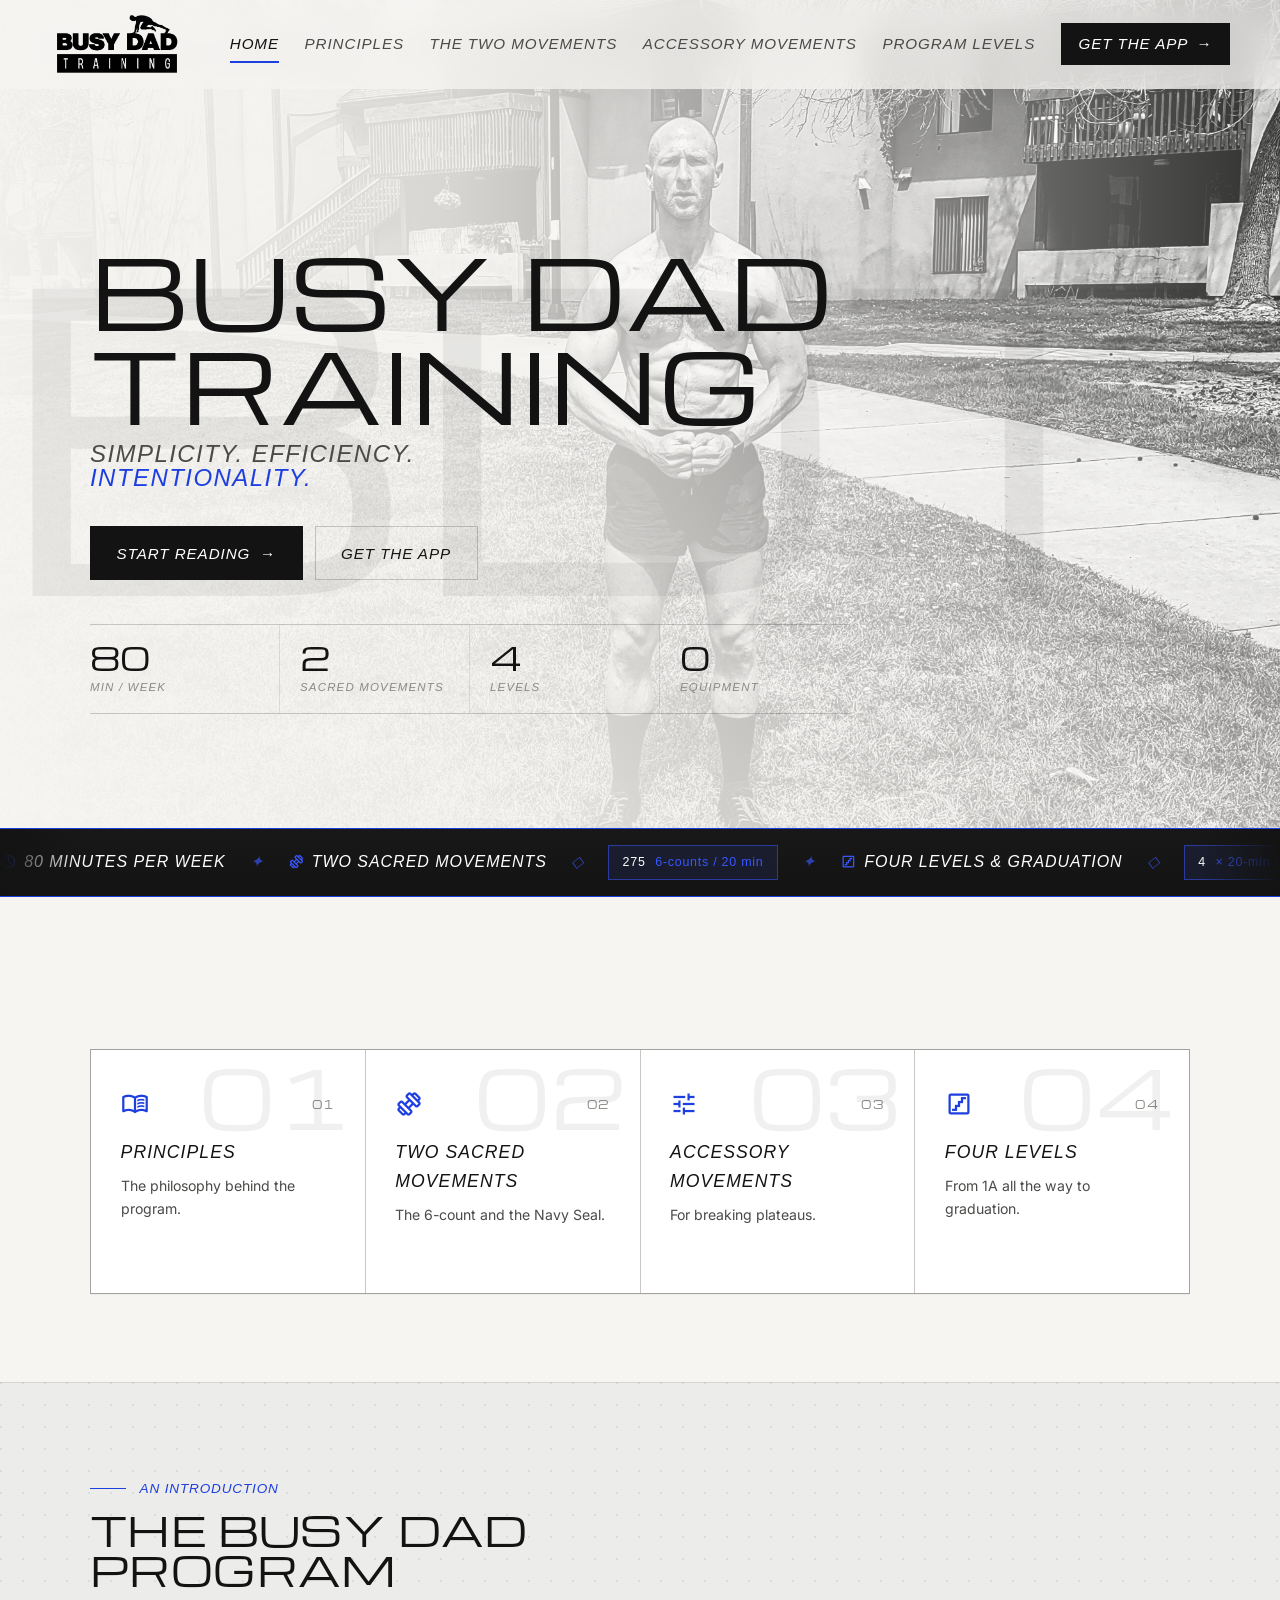
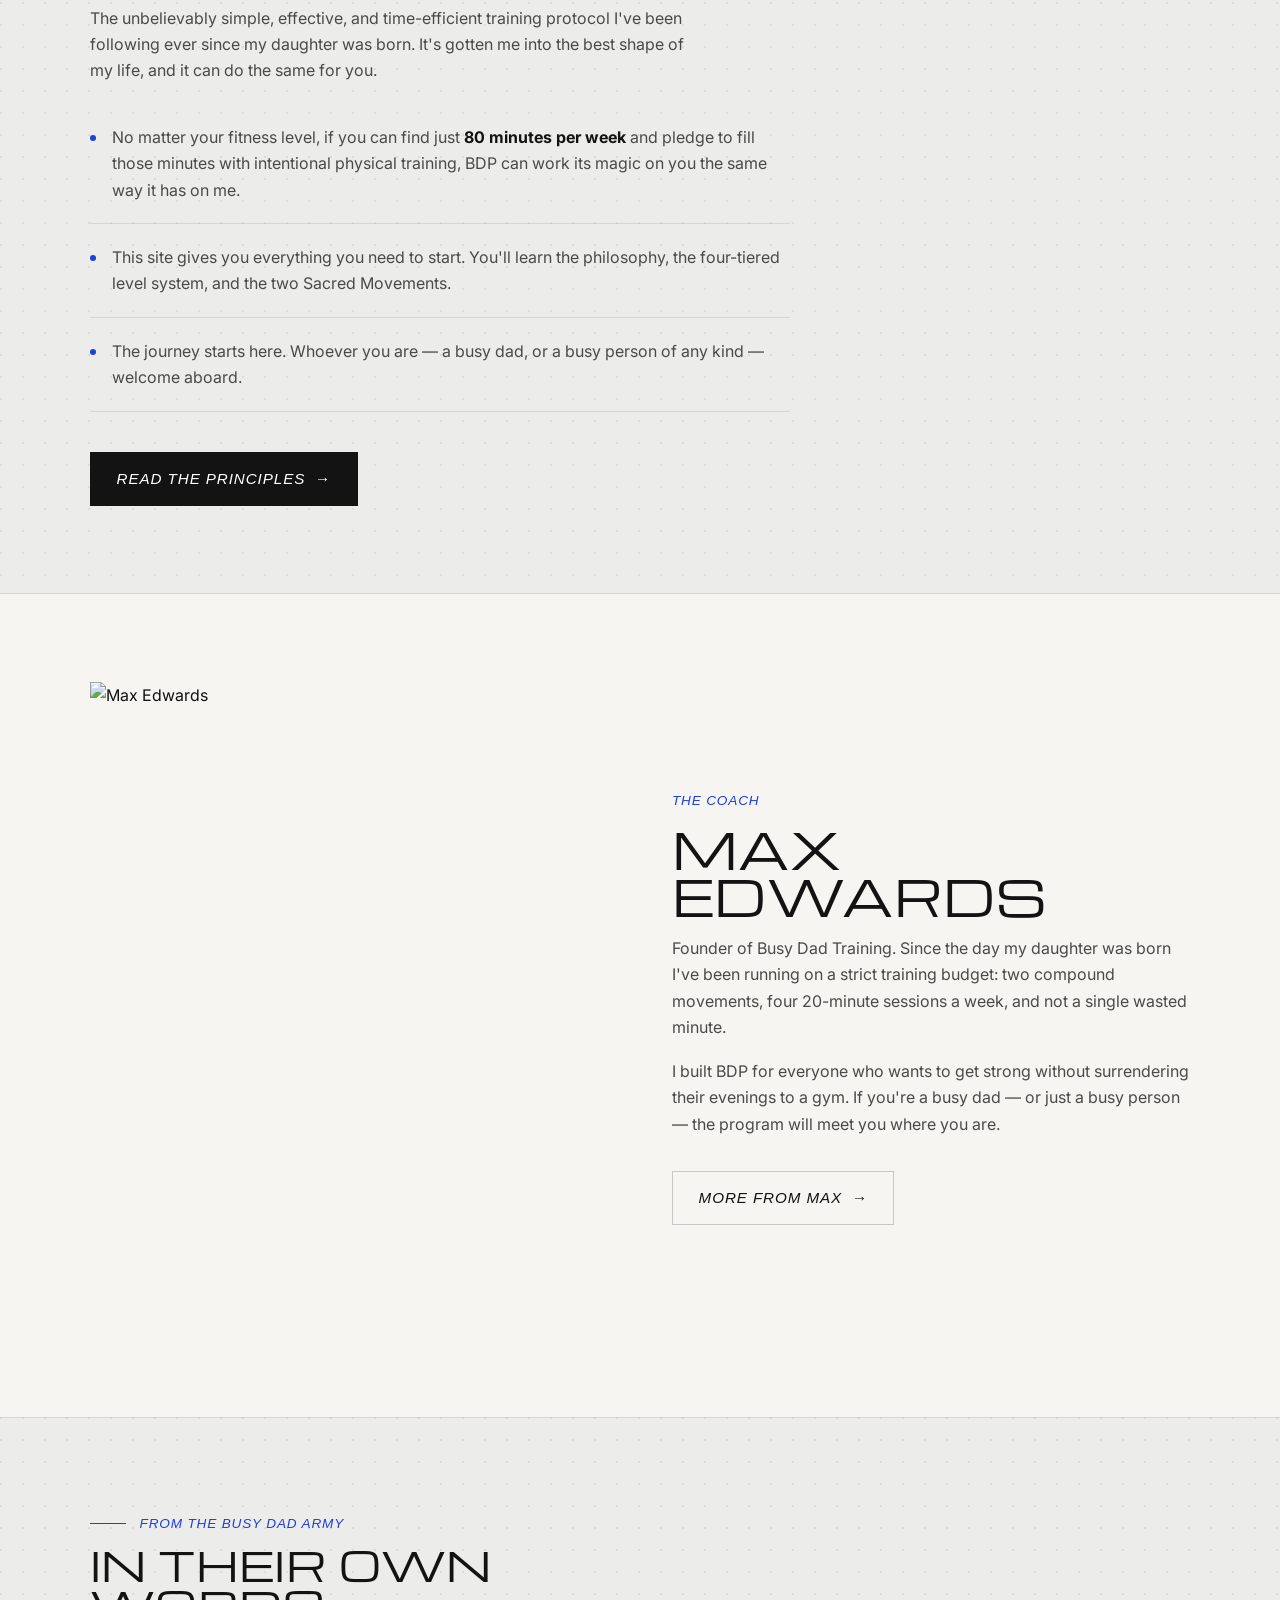
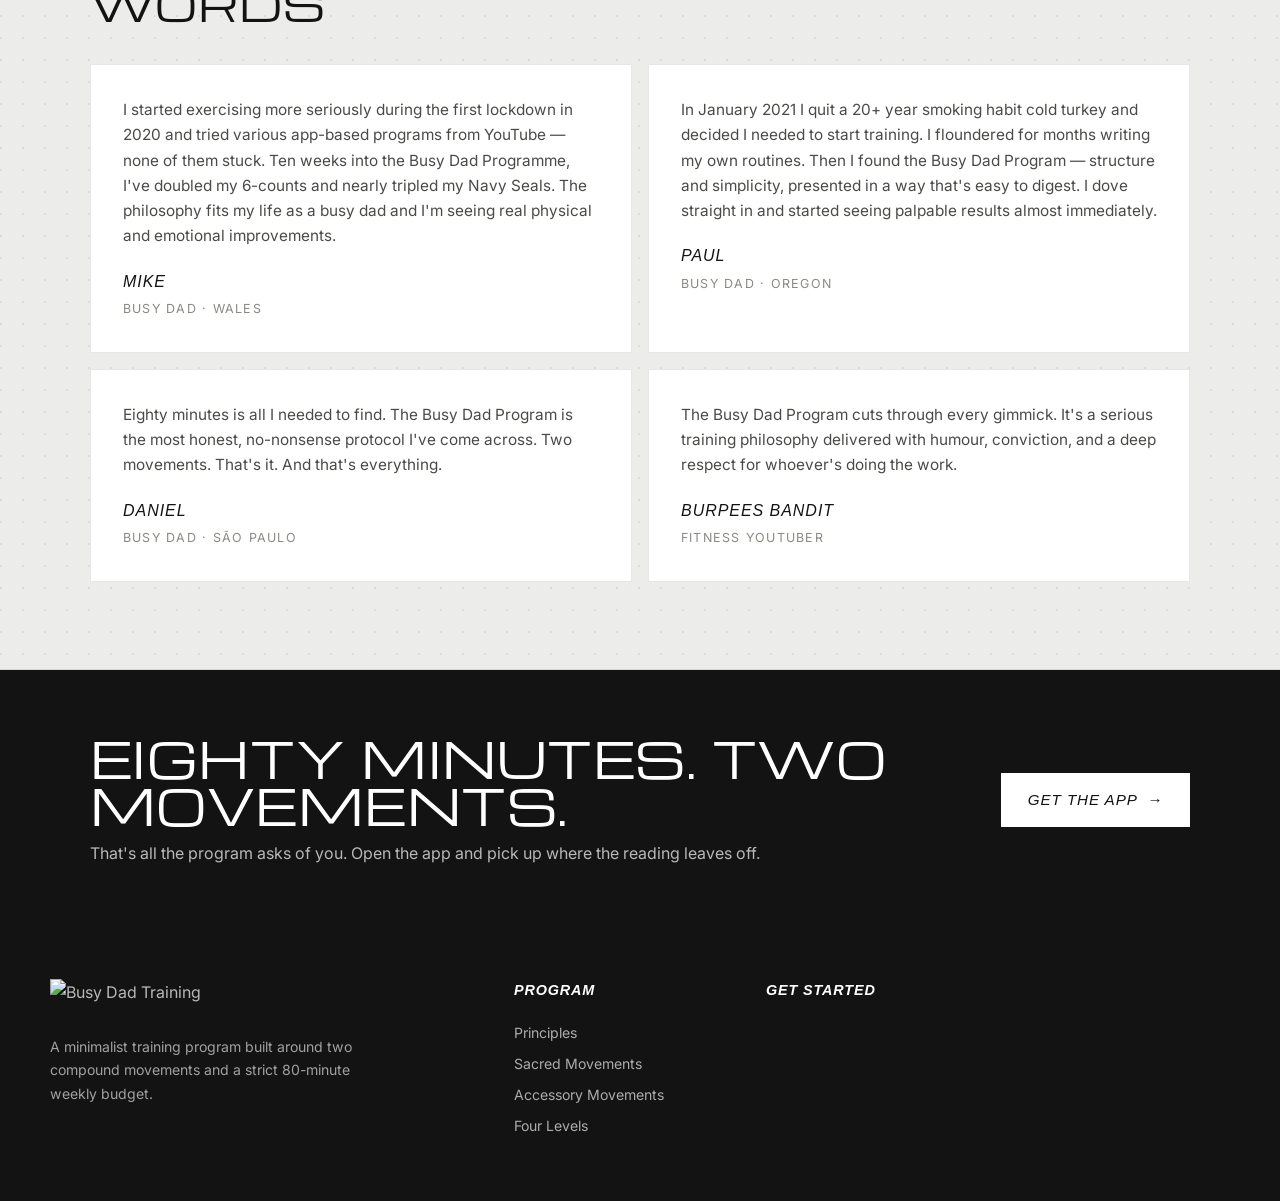
==== index.html @ 0a3cc67f "initial commit" ====
<!DOCTYPE html>
<html lang="en">
<head>
  <meta charset="UTF-8" />
  <meta name="viewport" content="width=device-width, initial-scale=1.0" />
  <title>Busy Dad Training — Simplicity. Efficiency. Intentionality.</title>
  <meta name="description" content="A minimalist training program built around two compound movements and 80 minutes a week." />
  <link rel="stylesheet" href="css/style.css" />
  <link rel="stylesheet" href="https://fonts.googleapis.com/css2?family=Material+Symbols+Outlined:opsz,wght,FILL,GRAD@24,400,0,0" />
  <link rel="icon" type="image/png" href="images/logo/Black Logo - Max Only.png" />
</head>
<body>

  <!-- HEADER -->
  <header class="site-header">
    <a class="site-logo" href="index.html">
      <img src="images/logo/black-small-no-padding.png" alt="Busy Dad Training" />
    </a>
    <button class="menu-toggle" aria-label="Toggle menu"><span></span></button>
    <nav class="nav">
      <a href="index.html" class="active">Home</a>
      <a href="principles.html">Principles</a>
      <a href="two-sacred-movements.html">The Two Movements</a>
      <a href="accessory-movements.html">Accessory Movements</a>
      <a href="four-levels.html">Program Levels</a>
      <a href="https://app.busydadtraining.com/" class="nav-cta">Get the App <span class="arrow">→</span></a>
    </nav>
  </header>

  <!-- HERO -->
  <section class="hero">
    <div class="hero__media">
      <img src="images/bw 1.png" alt="" aria-hidden="true" />
    </div>
    <div class="hero__watermark" aria-hidden="true"><span>BDT</span></div>
    <div class="container hero__inner">
      <h1 class="font-display hero__title">Busy Dad<br>Training</h1>
      <p class="font-impact hero__sub">Simplicity. Efficiency. <span>Intentionality.</span></p>
      <div class="flex-row">
        <a href="principles.html" class="btn btn--primary">Start Reading <span class="arrow">→</span></a>
        <a href="https://app.busydadtraining.com/" class="btn btn--ghost">Get the App</a>
      </div>
      <div class="hero__stats" aria-hidden="true">
        <div>
          <span class="hero__stats__num">80</span>
          <span class="hero__stats__lbl">Min / Week</span>
        </div>
        <div>
          <span class="hero__stats__num">2</span>
          <span class="hero__stats__lbl">Sacred Movements</span>
        </div>
        <div>
          <span class="hero__stats__num">4</span>
          <span class="hero__stats__lbl">Levels</span>
        </div>
        <div>
          <span class="hero__stats__num">0</span>
          <span class="hero__stats__lbl">Equipment</span>
        </div>
      </div>
    </div>
  </section>

  <!-- ACCENT STRIP -->
  <div class="strip" aria-hidden="true">
    <div class="strip__track">
      <div class="strip__inner">
        <span><span class="strip__icon material-symbols-outlined">schedule</span>80 minutes per week</span><span class="strip__sep">✦</span>
        <span><span class="strip__icon material-symbols-outlined">exercise</span>Two Sacred Movements</span><span class="strip__sep">◇</span>
        <span class="strip__num"><strong>275</strong> 6-counts / 20 min</span><span class="strip__sep">✦</span>
        <span><span class="strip__icon material-symbols-outlined">stairs</span>Four levels &amp; graduation</span><span class="strip__sep">◇</span>
        <span class="strip__num"><strong>4</strong> × 20-min sessions / week</span><span class="strip__sep">✦</span>
        <span>The military burpee</span><span class="strip__sep">◇</span>
        <span class="strip__num"><strong>120</strong> Navy Seals / 20 min</span><span class="strip__sep">✦</span>
        <span><span class="strip__icon material-symbols-outlined">accessibility_new</span>Bodyweight only</span><span class="strip__sep">◇</span>
        <span>Level 1A → Level 4</span><span class="strip__sep">✦</span>
        <span class="strip__num"><strong>325 / 150</strong> to graduate</span><span class="strip__sep">◇</span>
      </div>
      <div class="strip__inner" aria-hidden="true">
        <span><span class="strip__icon material-symbols-outlined">schedule</span>80 minutes per week</span><span class="strip__sep">✦</span>
        <span><span class="strip__icon material-symbols-outlined">exercise</span>Two Sacred Movements</span><span class="strip__sep">◇</span>
        <span class="strip__num"><strong>275</strong> 6-counts / 20 min</span><span class="strip__sep">✦</span>
        <span><span class="strip__icon material-symbols-outlined">stairs</span>Four levels &amp; graduation</span><span class="strip__sep">◇</span>
        <span class="strip__num"><strong>4</strong> × 20-min sessions / week</span><span class="strip__sep">✦</span>
        <span>The military burpee</span><span class="strip__sep">◇</span>
        <span class="strip__num"><strong>120</strong> Navy Seals / 20 min</span><span class="strip__sep">✦</span>
        <span><span class="strip__icon material-symbols-outlined">accessibility_new</span>Bodyweight only</span><span class="strip__sep">◇</span>
        <span>Level 1A → Level 4</span><span class="strip__sep">✦</span>
        <span class="strip__num"><strong>325 / 150</strong> to graduate</span><span class="strip__sep">◇</span>
      </div>
    </div>
  </div>

  <!-- PILLARS -->
  <section class="section">
    <div class="container">
      <div class="pillars reveal">
        <a href="principles.html" class="pillar">
          <span class="pillar__numbg" aria-hidden="true">01</span>
          <div class="pillar__icon">
            <span class="material-symbols-outlined">menu_book</span>
            <span class="pillar__num">01</span>
          </div>
          <div class="pillar__title">Principles</div>
          <div class="pillar__desc">The philosophy behind the program.</div>
          <span class="pillar__chevron material-symbols-outlined" aria-hidden="true">arrow_forward</span>
        </a>
        <a href="two-sacred-movements.html" class="pillar">
          <span class="pillar__numbg" aria-hidden="true">02</span>
          <div class="pillar__icon">
            <span class="material-symbols-outlined">exercise</span>
            <span class="pillar__num">02</span>
          </div>
          <div class="pillar__title">Two Sacred Movements</div>
          <div class="pillar__desc">The 6-count and the Navy Seal.</div>
          <span class="pillar__chevron material-symbols-outlined" aria-hidden="true">arrow_forward</span>
        </a>
        <a href="accessory-movements.html" class="pillar">
          <span class="pillar__numbg" aria-hidden="true">03</span>
          <div class="pillar__icon">
            <span class="material-symbols-outlined">tune</span>
            <span class="pillar__num">03</span>
          </div>
          <div class="pillar__title">Accessory Movements</div>
          <div class="pillar__desc">For breaking plateaus.</div>
          <span class="pillar__chevron material-symbols-outlined" aria-hidden="true">arrow_forward</span>
        </a>
        <a href="four-levels.html" class="pillar">
          <span class="pillar__numbg" aria-hidden="true">04</span>
          <div class="pillar__icon">
            <span class="material-symbols-outlined">stairs</span>
            <span class="pillar__num">04</span>
          </div>
          <div class="pillar__title">Four Levels</div>
          <div class="pillar__desc">From 1A all the way to graduation.</div>
          <span class="pillar__chevron material-symbols-outlined" aria-hidden="true">arrow_forward</span>
        </a>
      </div>
    </div>
  </section>

  <!-- INTRO -->
  <section class="section section--alt" id="intro">
    <div class="container">
      <div class="section-head reveal">
        <span class="eyebrow">An Introduction</span>
        <h2 class="font-display">The Busy Dad Program</h2>
        <p>The unbelievably simple, effective, and time-efficient training protocol I've been following ever since my daughter was born. It's gotten me into the best shape of my life, and it can do the same for you.</p>
      </div>

      <ul class="intro-list reveal">
        <li>
          <div class="bullet"></div>
          <p>No matter your fitness level, if you can find just <strong>80 minutes per week</strong> and pledge to fill those minutes with intentional physical training, BDP can work its magic on you the same way it has on me.</p>
        </li>
        <li>
          <div class="bullet"></div>
          <p>This site gives you everything you need to start. You'll learn the philosophy, the four-tiered level system, and the two Sacred Movements.</p>
        </li>
        <li>
          <div class="bullet"></div>
          <p>The journey starts here. Whoever you are — a busy dad, or a busy person of any kind — welcome aboard.</p>
        </li>
      </ul>

      <div class="mt-3">
        <a href="principles.html" class="btn btn--primary">Read the Principles <span class="arrow">→</span></a>
      </div>
    </div>
  </section>

  <!-- SPLIT — MAX -->
  <section class="section">
    <div class="container">
      <div class="split reveal">
        <div class="split__media">
          <img src="images/max 2.png" alt="Max Edwards" />
        </div>
        <div class="prose">
          <span class="eyebrow">The Coach</span>
          <h2 class="font-display" style="font-size: clamp(1.85rem, 4vw, 3rem); margin: 0.75rem 0 1rem;">Max Edwards</h2>
          <p>Founder of Busy Dad Training. Since the day my daughter was born I've been running on a strict training budget: two compound movements, four 20-minute sessions a week, and not a single wasted minute.</p>
          <p>I built BDP for everyone who wants to get strong without surrendering their evenings to a gym. If you're a busy dad — or just a busy person — the program will meet you where you are.</p>
          <a href="principles.html" class="btn btn--ghost mt-1">More from Max <span class="arrow">→</span></a>
        </div>
      </div>
    </div>
  </section>

  <!-- TESTIMONIALS -->
  <section class="section section--alt">
    <div class="container">
      <div class="section-head reveal">
        <span class="eyebrow">From the Busy Dad Army</span>
        <h2 class="font-display">In Their Own Words</h2>
      </div>

      <div class="testimonials reveal">
        <div class="testimonial">
          <p class="testimonial__text">I started exercising more seriously during the first lockdown in 2020 and tried various app-based programs from YouTube — none of them stuck. Ten weeks into the Busy Dad Programme, I've doubled my 6-counts and nearly tripled my Navy Seals. The philosophy fits my life as a busy dad and I'm seeing real physical and emotional improvements.</p>
          <div class="testimonial__name">Mike</div>
          <div class="testimonial__role">Busy Dad · Wales</div>
        </div>

        <div class="testimonial">
          <p class="testimonial__text">In January 2021 I quit a 20+ year smoking habit cold turkey and decided I needed to start training. I floundered for months writing my own routines. Then I found the Busy Dad Program — structure and simplicity, presented in a way that's easy to digest. I dove straight in and started seeing palpable results almost immediately.</p>
          <div class="testimonial__name">Paul</div>
          <div class="testimonial__role">Busy Dad · Oregon</div>
        </div>

        <div class="testimonial">
          <p class="testimonial__text">Eighty minutes is all I needed to find. The Busy Dad Program is the most honest, no-nonsense protocol I've come across. Two movements. That's it. And that's everything.</p>
          <div class="testimonial__name">Daniel</div>
          <div class="testimonial__role">Busy Dad · São Paulo</div>
        </div>

        <div class="testimonial">
          <p class="testimonial__text">The Busy Dad Program cuts through every gimmick. It's a serious training philosophy delivered with humour, conviction, and a deep respect for whoever's doing the work.</p>
          <div class="testimonial__name">Burpees Bandit</div>
          <div class="testimonial__role">Fitness YouTuber</div>
        </div>
      </div>
    </div>
  </section>

  <!-- CTA -->
  <section class="cta-block">
    <div class="container">
      <div>
        <h2 class="font-display">Eighty minutes. Two movements.</h2>
        <p>That's all the program asks of you. Open the app and pick up where the reading leaves off.</p>
      </div>
      <div class="flex-row">
        <a href="https://app.busydadtraining.com/" class="btn btn--invert">Get the App <span class="arrow">→</span></a>
      </div>
    </div>
  </section>

  <!-- FOOTER -->
  <footer class="site-footer">
    <div class="footer-grid">
      <div class="footer-logo">
        <img src="images/logo/Logo White.png" alt="Busy Dad Training" />
        <p>A minimalist training program built around two compound movements and a strict 80-minute weekly budget.</p>
      </div>
      <div>
        <h4>Program</h4>
        <a href="principles.html">Principles</a>
        <a href="two-sacred-movements.html">Sacred Movements</a>
        <a href="accessory-movements.html">Accessory Movements</a>
        <a href="four-levels.html">Four Levels</a>
      </div>
      <div>
        <h4>Get Started</h4>
        <a href="https://app.busydadtraini
---- css/style.css ----
/* ============================================
   BUSY DAD TRAINING — light edition
   Display  → Michroma (Microgamma Extended fallback) ALL CAPS
   Heading  → Impact, italic, ALL CAPS, tracking 0.06em
   Body     → Inter
   ============================================ */

@import url('https://fonts.googleapis.com/css2?family=Michroma&family=Inter:wght@300;400;500;600;700&display=swap');

.material-symbols-outlined {
  font-family: 'Material Symbols Outlined';
  font-weight: normal; font-style: normal;
  display: inline-block; vertical-align: middle;
  line-height: 1; letter-spacing: normal;
  text-transform: none; white-space: nowrap;
  word-wrap: normal; direction: ltr;
  -webkit-font-smoothing: antialiased;
}
.icon { font-size: 1.25rem; }
.icon--sm { font-size: 1rem; }
.icon--lg { font-size: 1.75rem; }
.icon--xl { font-size: 2.25rem; }

/* ---------- Reset ---------- */
*, *::before, *::after { box-sizing: border-box; margin: 0; padding: 0; }
html { scroll-behavior: smooth; }
img, svg, video { display: block; max-width: 100%; height: auto; }
a { color: inherit; text-decoration: none; }
button { font: inherit; cursor: pointer; border: none; background: none; color: inherit; }
ul { list-style: none; }

/* ---------- Tokens ---------- */
:root {
  --bg:           #f6f5f2;       /* warm off-white */
  --bg-elev:      #ffffff;       /* card / nav */
  --bg-alt:       #ececea;       /* subtle alt section */
  --ink:          #131313;       /* primary text */
  --ink-soft:     #4a4a48;       /* secondary text */
  --ink-mute:     #8a8a85;       /* muted text */
  --rule:         rgba(19, 19, 19, 0.10);
  --rule-strong:  rgba(19, 19, 19, 0.20);
  --accent:       #1e3fe0;       /* brand blue */
  --accent-hi:    #3957ff;
  --accent-soft:  #e8ecff;       /* tinted background */
  --max:          1180px;
  --gutter:       clamp(1.25rem, 4vw, 2.5rem);
  --section-y:    clamp(3rem, 7vw, 5.5rem);
  --tracking-60:  0.06em;
}

/* ---------- Base ---------- */
body {
  background: var(--bg);
  color: var(--ink);
  font-family: 'Inter', system-ui, -apple-system, Segoe UI, Roboto, sans-serif;
  font-weight: 400;
  line-height: 1.65;
  -webkit-font-smoothing: antialiased;
  text-rendering: optimizeLegibility;
  overflow-x: hidden;
}

/* ---------- Type utilities ---------- */
.font-display {
  font-family: 'Michroma', 'Microgamma Extended', 'Eurostile Extended', 'Arial Black', sans-serif;
  text-transform: uppercase;
  letter-spacing: 0.01em;
  font-weight: 400;
  line-height: 0.98;
}
.font-impact {
  font-family: 'Impact', 'Haettenschweiler', 'Arial Narrow Bold', 'Oswald', sans-serif;
  font-style: italic;
  font-weight: 400;
  text-transform: uppercase;
  letter-spacing: var(--tracking-60);
  line-height: 1;
}
.eyebrow {
  font-family: 'Impact', 'Haettenschweiler', sans-serif;
  font-style: italic;
  text-transform: uppercase;
  letter-spacing: var(--tracking-60);
  font-size: 0.85rem;
  color: var(--accent);
}

/* ---------- Layout ---------- */
.container {
  width: 100%;
  max-width: var(--max);
  margin-inline: auto;
  padding-inline: var(--gutter);
}
.section { padding-block: var(--section-y); position: relative; }
.section--alt   { background: var(--bg-alt); }
.section--ink   { background: var(--ink); color: var(--bg); }
.section--ink .eyebrow { color: var(--accent-hi); }
.section--ink p { color: rgba(255,255,255,0.78); }

/* Graduation — distinctive, celebratory blue block */
.section--graduation {
  background: var(--accent);
  color: #fff;
  position: relative;
  overflow: hidden;
}
.section--graduation::before {
  content: "";
  position: absolute;
  inset: 0;
  background:
    radial-gradient(circle at 85% 15%, rgba(255,255,255,0.18), transparent 45%),
    radial-gradient(circle at 10% 90%, rgba(0,0,0,0.18), transparent 50%);
  pointer-events: none;
}
.section--graduation > * { position: relative; z-index: 1; }
.section--graduation .eyebrow { color: rgba(255,255,255,0.85); }
.section--graduation p,
.section--graduation .prose p { color: rgba(255,255,255,0.9); }
.section--graduation strong,
.section--graduation .prose strong { color: #fff; }
.section--graduation .split__media img { filter: grayscale(0.3) contrast(1.05); }
.grad-badge {
  display: inline-flex;
  align-items: center;
  gap: 0.5rem;
  padding: 0.4rem 0.85rem;
  background: rgba(255,255,255,0.12);
  border: 1px solid rgba(255,255,255,0.25);
  font-family: 'Impact', sans-serif;
  font-style: italic;
  text-transform: uppercase;
  letter-spacing: var(--tracking-60);
  font-size: 0.85rem;
  color: #fff;
  margin-bottom: 0.5rem;
}
.grad-badge .material-symbols-outlined { font-size: 1.1rem; }
.grad-stat {
  display: inline-flex;
  align-items: baseline;
  gap: 0.5rem;
  padding: 0.5rem 0.85rem;
  margin: 0.5rem 0.5rem 0 0;
  border: 1px solid rgba(255,255,255,0.35);
  font-family: 'Michroma', sans-serif;
  font-size: 0.78rem;
  letter-spacing: 0.05em;
  color: #fff;
}
.grad-stat strong {
  font-family: 'Michroma', sans-serif;
  font-size: 1rem;
  color: #fff;
}

/* ---------- Header / Nav ---------- */
.site-header {
  position: fixed;
  inset: 0 0 auto 0;
  z-index: 50;
  padding: 0.75rem max(var(--gutter), calc((100vw - var(--max)) / 2));
  display: flex;
  align-items: center;
  justify-content: space-between;
  background: rgba(246, 245, 242, 0.75);
  backdrop-filter: blur(14px);
  -webkit-backdrop-filter: blur(14px);
  border-bottom: 1px solid transparent;
  transition: background 0.25s ease, border-color 0.25s ease;
}
.site-header.is-scrolled {
  background: rgba(246, 245, 242, 0.4);
  border-bottom-color: var(--rule);
}
.site-logo { display: inline-flex; align-items: center; }
.site-logo img {
  height: clamp(48px, 5vw, 64px);
  width: auto;
}
@media (max-width: 600px) { .site-logo img { height: 44px; } }

.nav {
  display: flex;
  align-items: center;
  gap: clamp(1rem, 2vw, 2rem);
}
.nav a {
  font-family: 'Impact', 'Haettenschweiler', sans-serif;
  font-style: italic;
  text-transform: uppercase;
  letter-spacing: var(--tracking-60);
  font-size: 0.95rem;
  color: var(--ink-soft);
  transition: color 0.18s ease;
}
.nav a:hover, .nav a.active { color: var(--ink); }
.nav a.active { position: relative; }
.nav a.active::after {
  content: "";
  position: absolute;
  left: 0; right: 0; bottom: -6px;
  height: 2px;
  background: var(--accent);
}
.nav-cta {
  display: inline-flex;
  align-items: center;
  gap: 0.5rem;
  padding: 0.55rem 1.1rem;
  background: var(--ink);
  color: #fff !important;
  transition: background 0.18s ease;
}
.nav-cta:hover { background: var(--accent); }

.menu-toggle {
  display: none;
  width: 40px; height: 40px;
  align-items: center; justify-content: center;
}
.menu-toggle span {
  display: block;
  width: 22px; height: 2px;
  background: var(--ink);
  position: relative;
}
.menu-toggle span::before, .menu-toggle span::after {
  content: ""; position: absolute; left: 0;
  width: 22px; height: 2px; background: var(--ink);
}
.menu-toggle span::before { top: -6px; }
.menu-toggle span::after  { top: 6px; }

@media (max-width: 920px) {
  .menu-toggle { display: inline-flex; }
  .nav {
    position: fixed;
    inset: 64px 0 auto 0;
    flex-direction: column;
    align-items: stretch;
    gap: 0;
    padding: 1rem var(--gutter) 1.5rem;
    background: rgba(246, 245, 242, 0.98);
    backdrop-filter: blur(14px);
    border-bottom: 1px solid var(--rule);
    transform: translateY(-110%);
    transition: transform 0.28s ease;
  }
  .nav.is-open { transform: translateY(0); }
  .nav a {
    padding: 0.85rem 0;
    border-bottom: 1px solid var(--rule);
    font-size: 1.05rem;
  }
  .nav-cta { margin-top: 0.75rem; justify-content: center; }
}

/* ---------- Hero ---------- */
.hero {
  min-height: 88vh;
  position: relative;
  display: flex;
  align-items: center;
  overflow: hidden;
  padding-top: 7rem;
  background: var(--bg);
}
.hero__media {
  position: absolute;
  inset: 0;
  z-index: 0;
}
.hero__media img {
  width: 100%; height: 100%;
  object-fit: cover;
  object-position: center 18%;
  opacity: 0.85;
  filter: contrast(1.05) saturate(0.4);
}
.hero__media::after {
  content: "";
  position: absolute;
  inset: 0;
  background:
    linear-gradient(90deg, rgba(246,245,242,0.96) 0%, rgba(246,245,242,0.78) 35%, rgba(246,245,242,0.15) 75%, rgba(246,245,242,0) 100%),
    linear-gradient(180deg, rgba(246,245,242,0) 0%, rgba(246,245,242,0.35) 100%);
}
.hero__inner {
  position: relative;
  z-index: 2;
  width: 100%;
}
.hero__title {
  font-size: clamp(2.5rem, 8vw, 6rem);
  margin-bottom: 0.75rem;
  color: var(--ink);
}
.hero__sub {
  font-size: clamp(1.1rem, 2vw, 1.5rem);
  color: var(--ink-soft);
  margin-bottom: 2.25rem;
  max-width: 36ch;
}
.hero__sub span { color: var(--accent); }

/* ---------- Buttons ---------- */
.btn {
  display: inline-flex;
  align-items: center;
  gap: 0.6rem;
  padding: 0.85rem 1.6rem;
  font-family: 'Impact', 'Haettenschweiler', sans-serif;
  font-style: italic;
  text-transform: uppercase;
  letter-spacing: var(--tracking-60);
  font-size: 0.95rem;
  border: 1px solid transparent;
  transition: background 0.18s ease, border-color 0.18s ease, color 0.18s ease, transform 0.18s ease;
}
.btn--primary {
  background: var(--ink);
  color: #fff;
}
.btn--primary:hover { background: var(--accent); }
.btn--ghost {
  background: transparent;
  color: var(--ink);
  border-color: var(--rule-strong);
}
.btn--ghost:hover { border-color: var(--ink); background: rgba(0,0,0,0.04); }
.btn--invert {
  background: #fff;
  color: var(--ink);
}
.btn--invert:hover { background: var(--accent); color: #fff; }
.btn .arrow { transition: transform 0.18s ease; display: inline-block; }
.btn:hover .arrow { transform: translateX(3px); }

/* ---------- Pillar grid ---------- */
.pillars {
  display: grid;
  grid-template-columns: repeat(4, 1fr);
  gap: 1px;
  margin-top: 3rem;
  background: var(--rule);
  border: 1px solid var(--rule);
}
.pillar {
  background: var(--bg-elev);
  padding: 2rem 1.5rem;
  text-align: left;
  transition: background 0.18s ease;
}
.pillar:hover { background: var(--accent-soft); }
.pillar__icon {
  display: flex;
  align-items: center;
  justify-content: space-between;
  margin-bottom: 1.25rem;
  color: var(--accent);
}
.pillar__icon .material-symbols-outlined { font-size: 1.75rem; }
.pillar__num {
  font-family: 'Michroma', sans-serif;
  font-size: 0.7rem;
  color: var(--ink-mute);
  letter-spacing: 0.15em;
}
.pillar__title {
  font-family: 'Impact', sans-serif;
  font-style: italic;
  text-transform: uppercase;
  letter-spacing: var(--tracking-60);
  font-size: 1.1rem;
  margin-bottom: 0.4rem;
  color: var(--ink);
}
.pillar__desc {
  color: var(--ink-soft);
  font-size: 0.88rem;
}
@media (max-width: 880px) { .pillars { grid-template-columns: repeat(2, 1fr); } }

/* ---------- Section heading ---------- */
.section-head { max-width: 60ch; margin-bottom: 2.5rem; }
.section-head h2 {
  font-size: clamp(1.6rem, 3.5vw, 2.5rem);
  margin-bottom: 1rem;
  color: var(--ink);
}
.section-head p {
  color: var(--ink-soft);
  font-size: 1rem;
}

/* ---------- Intro bullet list ---------- */
.intro-list {
  display: grid;
  gap: 1.25rem;
  max-width: 70ch;
}
.intro-list li {
  display: grid;
  grid-template-columns: auto 1fr;
  gap: 1rem;
  padding-bottom: 1.25rem;
  border-bottom: 1px solid var(--rule);
}
.intro-list .bullet {
  width: 6px; height: 6px;
  background: var(--accent);
  margin-top: 0.7rem;
  flex: none;
  border-radius: 50%;
}
.intro-list p { color: var(--ink-soft); }
.intro-list strong { color: var(--ink); }

/* ---------- Two-column with image ---------- */
.split {
  display: grid;
  grid-template-columns: 1fr 1fr;
  gap: clamp(2rem, 5vw, 4rem);
  align-items: center;
}
.split__media img {
  width: 100%;
  aspect-ratio: 4/5;
  object-fit: cover;
  filter: grayscale(0.2) contrast(1.02);
}
.split__media--reverse { order: -1; }
@media (max-width: 880px) {
  .split { grid-template-columns: 1fr; }
  .split__media--reverse { order: 0; }
}

/* ---------- Testimonials ---------- */
.testimonials {
  display: grid;
  grid-template-columns: repeat(2, 1fr);
  gap: 1rem;
}
.testimonial {
  background: var(--bg-elev);
  border: 1px solid var(--rule);
  padding: 2rem;
}
.testimonial__text {
  color: var(--ink-soft);
  margin-bottom: 1.25rem;
  font-size: 0.96rem;
}
.testimonial__name {
  font-family: 'Impact', sans-serif;
  font-style: italic;
  text-transform: uppercase;
  letter-spacing: var(--tracking-60);
  color: var(--ink);
  font-size: 1rem;
}
.testimonial__role {
  color: var(--ink-mute);
  font-size: 0.78rem;
  text-transform: uppercase;
  letter-spacing: 0.1em;
  margin-top: 0.25rem;
}
@media (max-width: 880px) { .testimonials { grid-template-columns: 1fr; } }

/* ---------- Principle cards ---------- */
.principles-grid {
  display: grid;
  grid-template-columns: repeat(3, 1fr);
  gap: 1rem;
}
.principle {
  background: var(--bg-elev);
  border: 1px solid var(--rule);
  padding: 2rem;
  position: relative;
  transition: border-color 0.2s ease, transform 0.2s ease;
}
.principle:hover { border-color: var(--accent); transform: translateY(-2px); }
.principle__title {
  font-size: 1.6rem;
  margin: 0.5rem 0 0.75rem;
  color: var(--ink);
}
.principle__quote {
  color: var(--ink-soft);
  font-style: italic;
  font-size: 0.95rem;
}
@media (max-width: 880px) { .principles-grid { grid-template-columns: 1fr; } }

/* ---------- Movement cards ---------- */
.movement {
  display: grid;
  grid-template-columns: 1fr 1.2fr;
  gap: 0;
  background: var(--bg-elev);
  border: 1px solid var(--rule);
  margin-bottom: 1.5rem;
  overflow: hidden;
}
.movement--reverse { grid-template-columns: 1.2fr 1fr; }
.movement__video {
  position: relative;
  aspect-ratio: 16/9;
  background: var(--ink);
  align-self: center;
  width: 100%;
  overflow: hidden;
}
.movement__video iframe, .movement__video video {
  position: absolute; inset: 0;
  width: 100%; height: 100%;
  border: 0;
  display: block;
}
/* Click-to-play poster (lazy YouTube load — more reliable than auto-embed) */
.movement__video.has-poster { cursor: pointer; }
.movement__video .yt-poster {
  position: absolute; inset: 0;
  width: 100%; height: 100%;
  object-fit: cover;
  display: block;
}
.movement__video.has-poster::after {
  content: "";
  position: absolute; inset: 0;
  background: linear-gradient(180deg, rgba(0,0,0,0.10) 0%, rgba(0,0,0,0.50) 100%);
  pointer-events: none;
  z-index: 1;
}
.movement__video .yt-play {
  position: absolute;
  top: 50%; left: 50%;
  transform: translate(-50%, -50%);
  width: 78px; height: 78px;
  display: inline-flex;
  align-items: center;
  justify-content: center;
  background: rgba(255,255,255,0.95);
  color: var(--ink);
  border-radius: 50%;
  z-index: 2;
  box-shadow: 0 10px 28px rgba(0,0,0,0.45);
  transition: transform 0.2s ease, background 0.2s ease, color 0.2s ease;
}
.movement__video.has-poster:hover .yt-play,
.movement__video.has-poster:focus-visible .yt-play {
  transform: translate(-50%, -50%) scale(1.06);
  background: var(--accent);
  color: #fff;
}
.movement__video .yt-play .material-symbols-outlined {
  font-size: 2.5rem;
  margin-left: 4px; /* optical centering of play triangle */
}
.movement__video.is-playing .yt-poster,
.movement__video.is-playing .yt-play { display: none; }
.movement__video.is-playing::after { display: none; }
.movement__placeholder {
  width: 100%; height: 100%;
  display: flex; flex-direction: column; align-items: center; justify-content: center;
  gap: 0.65rem;
  background: linear-gradient(135deg, #1f2236, var(--ink));
  color: rgba(255,255,255,0.7);
  font-family: 'Impact', sans-serif;
  font-style: italic;
  text-transform: uppercase;
  letter-spacing: var(--tracking-60);
  font-size: 0.85rem;
}
.movement__placeholder .material-symbols-outlined {
  font-size: 3.25rem;
  color: rgba(255,255,255,0.85);
}
.movement__body {
  padding: clamp(1.5rem, 3.5vw, 2.5rem);
  display: flex; flex-direction: column; justify-content: center;
}
.movement__title {
  font-size: clamp(1.5rem, 3vw, 2.25rem);
  margin: 0.5rem 0 0.75rem;
  color: var(--ink);
}
.movement__desc { color: var(--ink-soft); margin-bottom: 1rem; }
.movement__desc + .movement__desc { margin-top: 0.5rem; }
@media (max-width: 880px) {
  .movement, .movement--reverse { grid-template-columns: 1fr; }
}

/* ---------- Levels ---------- */
.levels { display: grid; gap: 0.75rem; }
.level {
  display: grid;
  grid-template-columns: auto 1fr auto;
  gap: 1.5rem;
  align-items: center;
  padding: 1.5rem 1.75rem;
  border: 1px solid var(--rule);
  background: var(--bg-elev);
  transition: border-color 0.2s ease, transform 0.18s ease;
}
.level:hover { border-color: var(--accent); }
.level--feature { background: var(--accent-soft); border-color: var(--accent); }
.level__num {
  font-family: 'Michroma', sans-serif;
  font-size: clamp(1.5rem, 3.5vw, 2.5rem);
  color: var(--accent);
  line-height: 1;
  min-width: 2.25rem;
}
.level__title {
  font-family: 'Impact', sans-serif;
  font-style: italic;
  text-transform: uppercase;
  letter-spacing: var(--tracking-60);
  font-size: 1.25rem;
  margin-bottom: 0.35rem;
}
.level__desc { color: var(--ink-soft); font-size: 0.95rem; }
.level__meta {
  font-family: 'Michroma', sans-serif;
  font-size: 0.65rem;
  letter-spacing: 0.15em;
  color: var(--ink-mute);
  text-align: right;
  white-space: nowrap;
  display: inline-flex;
  align-items: center;
  gap: 0.4rem;
}
.level__meta .material-symbols-outlined { font-size: 0.95rem; color: var(--accent); }
@media (max-width: 720px) {
  .level { grid-template-columns: auto 1fr; }
  .level__meta { grid-column: 1 / -1; text-align: left; }
}

.level-group { margin-top: 1.5rem; }
.level-group__title {
  font-family: 'Impact', sans-serif;
  font-style: italic;
  text-transform: uppercase;
  letter-spacing: var(--tracking-60);
  font-size: 1.1rem;
  color: var(--ink-soft);
  margin-bottom: 0.5rem;
}

/* ---------- CTA (used sparingly) ---------- */
.cta-block {
  background: var(--ink);
  color: #fff;
  padding: clamp(2.5rem, 5vw, 4rem) var(--gutter);
  text-align: left;
}
.cta-block .container { display: grid; grid-template-columns: 1.4fr auto; gap: 2rem; align-items: center; }
.cta-block h2 {
  font-size: clamp(1.85rem, 4vw, 3rem);
  color: #fff;
}
.cta-block p { color: rgba(255,255,255,0.7); margin-top: 0.75rem; }
@media (max-width: 720px) {
  .cta-block .container { grid-template-columns: 1fr; }
}

/* ---------- Inline next-link (subtle replacement for big CTAs) ---------- */
.next {
  margin-top: 2.5rem;
  padding-top: 1.5rem;
  border-top: 1px solid var(--rule);
  display: flex;
  flex-wrap: wrap;
  gap: 0.5rem 1.25rem;
  justify-content: space-between;
  align-items: baseline;
}
.next__label {
  font-family: 'Impact', sans-serif;
  font-style: italic;
  text-transform: uppercase;
  letter-spacing: var(--tracking-60);
  font-size: 0.8rem;
  color: var(--ink-mute);
}
.next a {
  font-family: 'Impact', sans-serif;
  font-style: italic;
  text-transform: uppercase;
  letter-spacing: var(--tracking-60);
  font-size: 1rem;
  color: var(--ink);
  border-bottom: 1px solid var(--ink);
  padding-bottom: 2px;
}
.next a:hover { color: var(--accent); border-bottom-color: var(--accent); }

/* ---------- Footer ---------- */
.site-footer {
  background: var(--ink);
  color: rgba(255,255,255,0.7);
  border-top: 1px solid var(--rule);
  padding: 3rem var(--gutter) 1.5rem;
}
.footer-grid {
  display: grid;
  grid-template-columns: 2fr 1fr 1fr 1fr;
  gap: 2.5rem;
  max-width: var(--max);
  margin: 0 auto 2.25rem;
}
.footer-grid h4 {
  font-family: 'Impact', sans-serif;
  font-style: italic;
  text-transform: uppercase;
  letter-spacing: var(--tracking-60);
  font-size: 0.9rem;
  margin-bottom: 0.85rem;
  color: #fff;
}
.footer-grid a {
  display: flex;
  align-items: center;
  gap: 0.55rem;
  color: rgba(255,255,255,0.65);
  font-size: 0.88rem;
  padding: 0.25rem 0;
  transition: color 0.15s ease;
}
.footer-grid a:hover { color: #fff; }
.footer-grid a .material-symbols-outlined { font-size: 1rem; color: rgba(255,255,255,0.5); transition: color 0.15s ease; }
.footer-grid a:hover .material-symbols-outlined { color: var(--accent-hi); }
.footer-grid p { color: rgba(255,255,255,0.6); font-size: 0.88rem; max-width: 38ch; }
.footer-logo img { height: 40px; margin-bottom: 1rem; }
.footer-bottom {
  max-width: var(--max);
  margin: 0 auto;
  padding-top: 1.5rem;
  border-top: 1px solid rgba(255,255,255,0.1);
  display: flex;
  justify-content: space-between;
  flex-wrap: wrap;
  gap: 1rem;
  font-size: 0.8rem;
  color: rgba(255,255,255,0.45);
}
@media (max-width: 880px) { .footer-grid { grid-template-columns: 1fr 1fr; } }
@media (max-width: 520px) { .footer-grid { grid-template-columns: 1fr; } }

/* ---------- Page hero ---------- */
.page-hero {
  padding: 9rem 0 3.5rem;
  position: relative;
  background: var(--bg);
  border-bottom: 1px solid var(--rule);
}
.page-hero__title {
  font-size: clamp(1.85rem, 4vw, 3rem);
  margin-bottom: 1rem;
  color: var(--ink);
}
.page-hero__sub {
  color: var(--ink-soft);
  font-size: 1.05rem;
  max-width: 60ch;
}
.author {
  display: flex;
  align-items: center;
  gap: 0.85rem;
  margin-top: 1.75rem;
}
.author img {
  width: 44px; height: 44px;
  border-radius: 50%;
  object-fit: cover;
  border: 1px solid var(--rule-strong);
}
.author__name {
  font-family: 'Impact', sans-serif;
  font-style: italic;
  text-transform: uppercase;
  letter-spacing: var(--tracking-60);
  font-size: 0.85rem;
}
.author__role { color: var(--ink-mute); font-size: 0.78rem; }

/* ---------- Reveal (progressive enhancement: only hide when JS is active) ---------- */
.reveal { transition: opacity 0.6s ease, transform 0.6s ease; }
html.js-ready .reveal { opacity: 0; transform: translateY(16px); }
html.js-ready .reveal.is-visible { opacity: 1; transform: translateY(0); }
/* Safety net: if .is-visible never gets added (e.g., observer fails on edge cases),
   reveal everything ~1.5s after JS confirms readiness so content is never lost. */
@keyframes reveal-fallback { to { opacity: 1; transform: translateY(0); } }
html.js-ready .reveal { animation: reveal-fallback 0.6s ease 1.5s forwards; }

/* ---------- Marquee ---------- */
.strip {
  background:
    linear-gradient(180deg, #181818 0%, var(--ink) 100%);
  color: #fff;
  padding: 1rem 0;
  overflow: hidden;
  border-top: 1px solid var(--accent);
  border-bottom: 1px solid var(--accent);
  position: relative;
}
.strip::before, .strip::after {
  content: "";
  position: absolute;
  top: 0; bottom: 0;
  width: 80px;
  pointer-events: none;
  z-index: 2;
}
.strip::before {
  left: 0;
  background: linear-gradient(90deg, var(--ink), rgba(19,19,19,0));
}
.strip::after {
  right: 0;
  background: linear-gradient(270deg, var(--ink), rgba(19,19,19,0));
}
.strip__track {
  display: flex;
  width: max-content;
  animation: marquee 60s linear infinite;
}
.strip__inner {
  display: flex;
  align-items: center;
  gap: 1.5rem;
  padding-right: 1.5rem;
  white-space: nowrap;
  flex: none;
}
.strip__inner > span {
  font-family: 'Impact', 'Haettenschweiler', sans-serif;
  font-style: italic;
  text-transform: uppercase;
  letter-spacing: var(--tracking-60);
  font-size: 1rem;
  display: inline-flex;
  align-items: center;
  gap: 0.45rem;
}
.strip__inner .strip__icon {
  font-family: 'Material Symbols Outlined';
  font-style: normal;
  font-size: 1.05rem;
  color: var(--accent-hi);
  letter-spacing: normal;
}
.strip__sep {
  color: var(--accent-hi);
  opacity: 0.65;
  font-family: 'Michroma', sans-serif;
  font-size: 0.65rem;
}
.strip__num {
  color: var(--accent-hi);
  font-family: 'Michroma', sans-serif;
  font-size: 0.78rem !important;
  letter-spacing: 0.05em;
  text-transform: none !important;
  font-style: normal !important;
  padding: 0.4rem 0.85rem;
  border: 1px solid rgba(57, 87, 255, 0.55);
  background: rgba(57, 87, 255, 0.10);
}
.strip__num strong {
  color: #fff;
  font-weight: 400;
  margin-right: 0.15rem;
}
@keyframes marquee {
  from { transform: translateX(0); }
  to   { transform: translateX(-50%); }
}

/* ---------- Body prose ---------- */
.prose { max-width: 65ch; }
.prose p { color: var(--ink-soft); margin-bottom: 1.1rem; }
.prose p:last-child { margin-bottom: 0; }
.prose strong { color: var(--ink); font-weight: 600; }
.prose ul {
  margin: 0 0 1.25rem;
  padding-left: 1.25rem;
  list-style: disc;
}
.prose ul li { color: var(--ink-soft); margin-bottom: 0.4rem; }
.prose blockquote {
  border-left: 2px solid var(--accent);
  padding: 0.25rem 0 0.25rem 1.25rem;
  color: var(--ink);
  font-style: italic;
  margin: 1.25rem 0;
}

/* ---------- Utility ---------- */
.text-center { text-align: center; }
.mt-1 { margin-top: 1rem; }
.mt-2 { margin-top: 2rem; }
.mt-3 { margin-top: 2.5rem; }
.mb-1 { margin-bottom: 1rem; }
.flex-row { display: flex; gap: 0.75rem; flex-wrap: wrap; }


/* =====================================================
   DESIGN UPLIFT — added in design pass v2
   ===================================================== */

/* ---------- Hero v2: watermark + stats ---------- */
.hero { padding-top: 8rem; min-height: 92vh; }
.hero__media::after {
  background:
    linear-gradient(90deg, rgba(246,245,242,0.97) 0%, rgba(246,245,242,0.85) 35%, rgba(246,245,242,0.4) 75%, rgba(246,245,242,0.05) 100%),
    linear-gradient(180deg, rgba(246,245,242,0) 35%, rgba(246,245,242,0.55) 100%);
}
.hero__watermark {
  position: absolute;
  inset: 0;
  z-index: 1;
  pointer-events: none;
  display: flex;
  align-items: center;
  justify-content: flex-end;
  padding-right: clamp(1rem, 6vw, 6rem);
  overflow: hidden;
}
.hero__watermark span {
  font-family: 'Michroma', 'Microgamma Extended', sans-serif;
  font-size: clamp(10rem, 32vw, 26rem);
  line-height: 0.82;
  color: var(--ink);
  opacity: 0.06;
  letter-spacing: -0.03em;
  text-transform: uppercase;
  user-select: none;
}
.hero__stats {
  margin-top: 2.75rem;
  display: grid;
  grid-template-columns: repeat(4, minmax(0, 1fr));
  border-top: 1px solid var(--rule-strong);
  border-bottom: 1px solid var(--rule-strong);
  max-width: 760px;
}
.hero__stats > div {
  padding: 1rem 1.25rem;
  border-right: 1px solid var(--rule);
  display: flex;
  flex-direction: column;
  gap: 0.3rem;
}
.hero__stats > div:first-child { padding-left: 0; }
.hero__stats > div:last-child { border-right: none; padding-right: 0; }
.hero__stats__num {
  font-family: 'Michroma', sans-serif;
  font-size: clamp(1.4rem, 3vw, 2rem);
  color: var(--ink);
  line-height: 1;
}
.hero__stats__lbl {
  font-family: 'Impact', 'Haettenschweiler', sans-serif;
  font-style: italic;
  text-transform: uppercase;
  letter-spacing: 0.1em;
  font-size: 0.72rem;
  color: var(--ink-mute);
}
@media (max-width: 720px) {
  .hero__stats { grid-template-columns: 1fr 1fr; }
  .hero__stats > div { border-right: none; padding-left: 0; padding-right: 0; }
  .hero__stats > div:nth-child(odd) { padding-right: 1rem; border-right: 1px solid var(--rule); }
  .hero__stats > div:nth-child(even) { padding-left: 1rem; }
  .hero__stats > div:nth-child(-n+2) { border-bottom: 1px solid var(--rule); padding-bottom: 0.85rem; }
  .hero__stats > div:nth-child(n+3) { padding-top: 0.85rem; }
  .hero__watermark span { font-size: clamp(7rem, 36vw, 14rem); opacity: 0.05; }
}

/* ---------- Section rhythm ---------- */
.section-head .eyebrow {
  display: inline-flex;
  align-items: center;
  gap: 0.85rem;
}
.section-head .eyebrow::before {
  content: "";
  display: inline-block;
  width: 36px;
  height: 1px;
  background: var(--accent);
}
.section-head h2 { margin-top: 0.65rem; }

.section--alt {
  background-color: var(--bg-alt);
  background-image: radial-gradient(circle at 1px 1px, rgba(19,19,19,0.07) 1px, transparent 0);
  background-size: 22px 22px;
  position: relative;
}
.section--alt::before, .section--alt::after {
  content: "";
  position: absolute;
  left: 0; right: 0;
  height: 1px;
  background: var(--rule);
  pointer-events: none;
}
.section--alt::before { top: 0; }
.section--alt::after { bottom: 0; }

/* ---------- Pillar cards: more mass ---------- */
.pillars {
  margin-top: 4rem;
  border: 1px solid var(--rule-strong);
  background: var(--rule-strong);
  box-shadow: 0 1px 0 rgba(19,19,19,0.04);
}
.pillar {
  padding: 2.5rem 1.85rem 1.85rem;
  position: relative;
  min-height: 240px;
  display: flex;
  flex-direction: column;
  overflow: hidden;
  transition: background 0.2s ease, transform 0.22s ease;
}
.pillar:hover { background: #fff; transform: translateY(-3px); }
.pillar__numbg {
  position: absolute;
  top: 0.2rem;
  right: 0.85rem;
  font-family: 'Michroma', sans-serif;
  font-size: 5rem;
  line-height: 1;
  color: var(--ink);
  opacity: 0.06;
  pointer-events: none;
  user-select: none;
}
.pillar__chevron {
  margin-top: auto;
  align-self: flex-end;
  color: var(--accent);
  opacity: 0;
  transform: translateX(-6px);
  transition: opacity 0.22s ease, transform 0.22s ease;
  font-size: 1.6rem !important;
}
.pillar:hover .pillar__chevron { opacity: 1; transform: translateX(0); }
.pillar__desc { margin-bottom: 0.75rem; }

/* ---------- Principle cards: more mass + corner numeral ---------- */
.principle {
  padding: 2.5rem 2rem;
  min-height: 240px;
  position: relative;
  overflow: hidden;
}
.principle:hover {
  box-shadow: 0 14px 30px -18px rgba(19,19,19,0.22);
}
.principle__numbg {
  position: absolute;
  top: -0.65rem;
  right: 0.5rem;
  font-family: 'Michroma', sans-serif;
  font-size: 5.5rem;
  line-height: 1;
  color: var(--ink);
  opacity: 0.06;
  pointer-events: none;
  user-select: none;
}

/* ---------- Movement cards: subtle shadow ---------- */
.movement { box-shadow: 0 1px 0 rgba(19,19,19,0.04); }

/* ---------- Levels: a touch more presence ---------- */
.level { padding: 1.75rem 2rem; }
.level__num {
  font-size: clamp(1.85rem, 4.5vw, 3rem);
  min-width: 2.75rem;
}

/* ---------- Page-hero: chapter style ---------- */
.page-hero {
  padding: 9.5rem 0 4.5rem;
  position: relative;
  overflow: hidden;
}
.page-hero > .container { position: relative; z-index: 1; }
.page-hero__num {
  position: absolute;
  right: max(var(--gutter), calc((100vw - var(--max)) / 2));
  top: 7rem;
  font-family: 'Michroma', 'Microgamma Extended', sans-serif;
  font-size: clamp(8rem, 22vw, 18rem);
  line-height: 0.85;
  color: var(--ink);
  opacity: 0.06;
  pointer-events: none;
  user-select: none;
  z-index: 0;
  letter-spacing: -0.02em;
}
.page-hero__chapter {
  display: inline-flex;
  align-items: center;
  gap: 0.75rem;
  margin-bottom: 1.25rem;
  font-family: 'Impact', 'Haettenschweiler', sans-serif;
  font-style: italic;
  text-transform: uppercase;
  letter-spacing: var(--tracking-60);
  font-size: 0.85rem;
  color: var(--ink-soft);
}
.page-hero__chapter::before {
  content: "";
  display: inline-block;
  width: 36px;
  height: 1px;
  background: var(--accent);
}
.page-hero__chapter strong {
  font-family: 'Michroma', sans-serif;
  font-style: normal;
  color: var(--ink);
  font-size: 0.78rem;
  letter-spacing: 0.05em;
}
@media (max-width: 720px) {
  .page-hero { padding: 8rem 0 3rem; }
  .page-hero__num { font-size: 8rem; top: 6rem; right: var(--gutter); opacity: 0.05; }
}
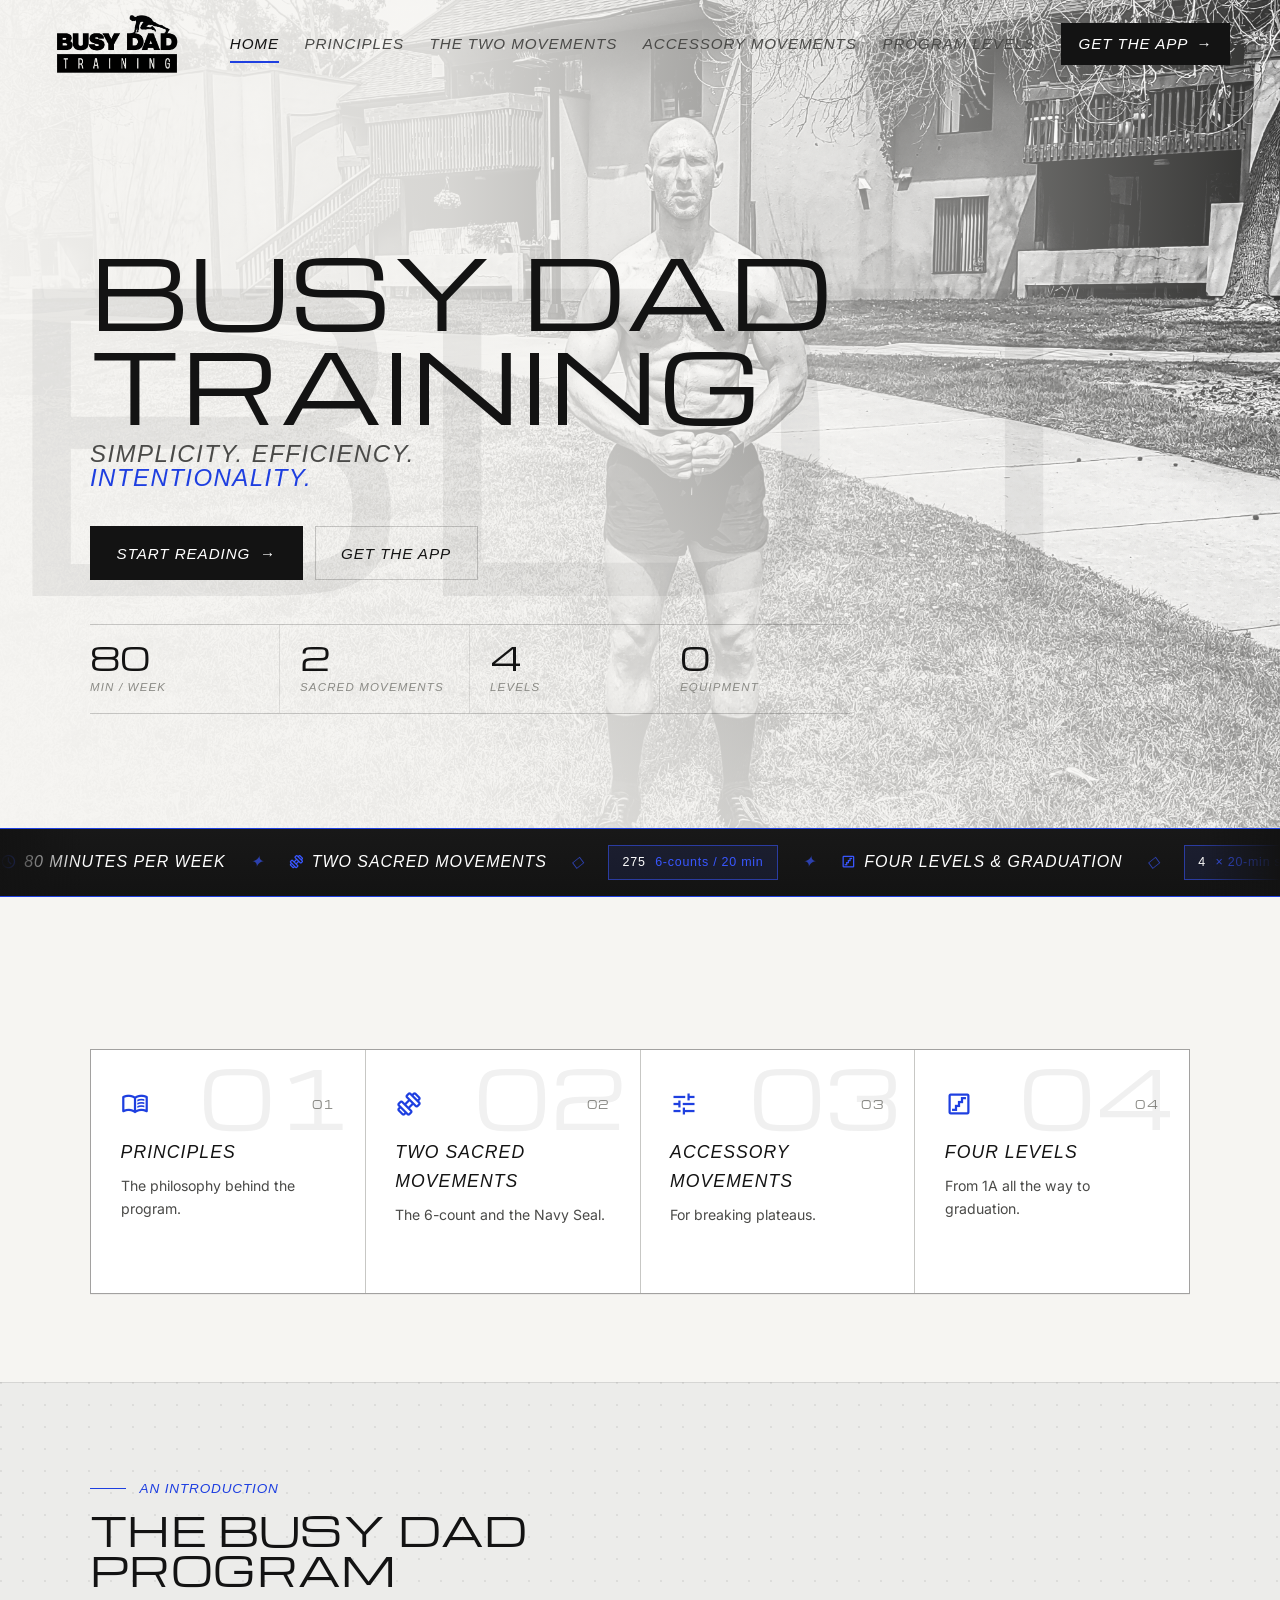
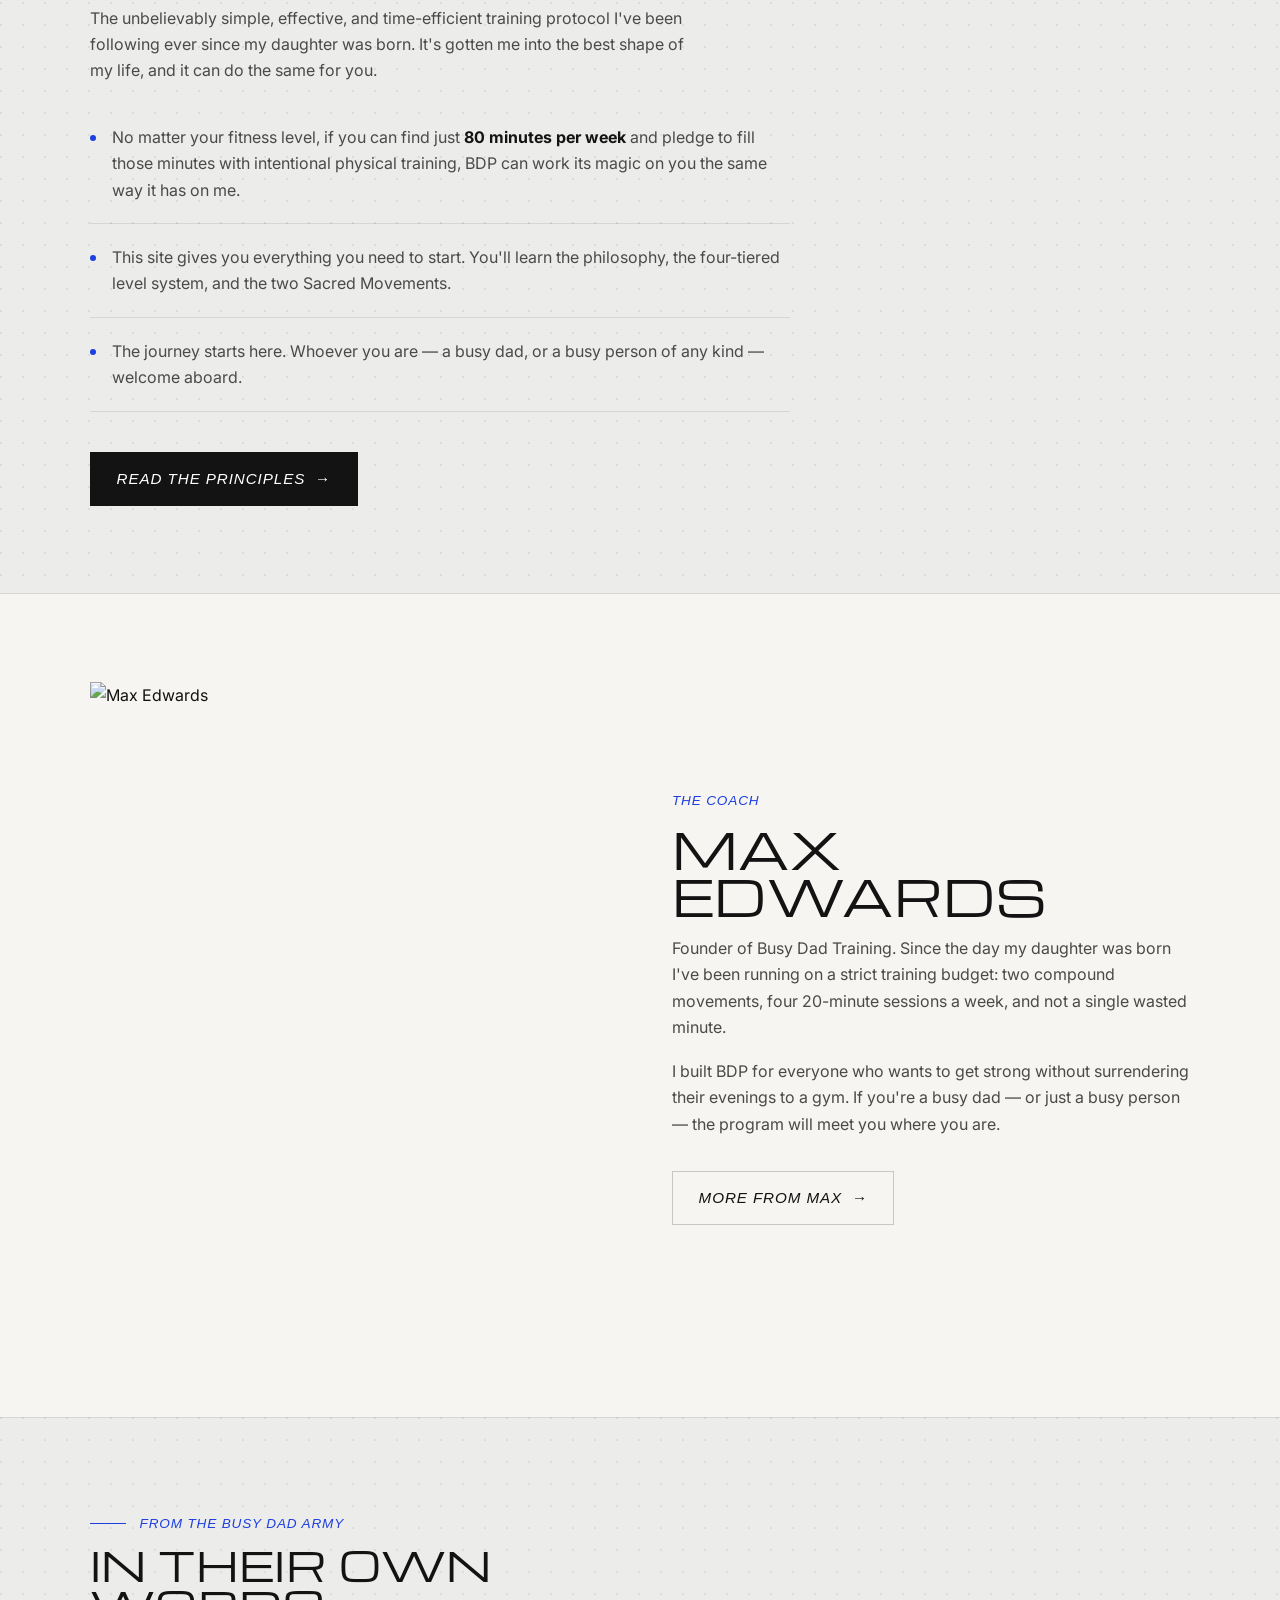
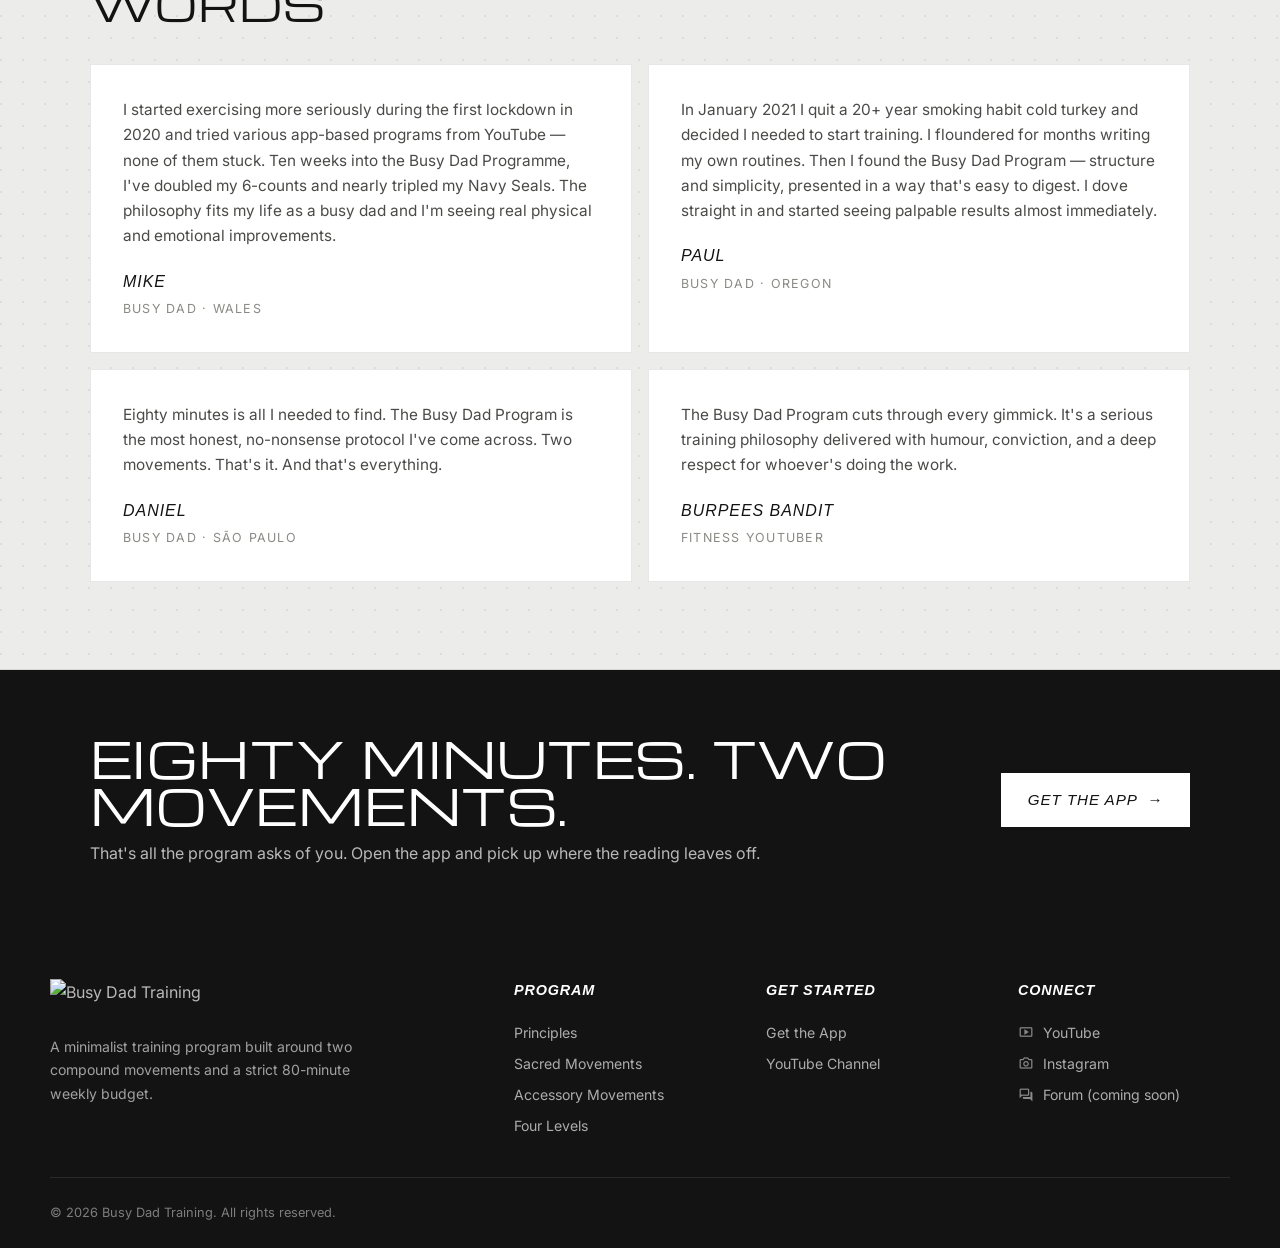
==== commit 762d4ba5: "fix" ====
--- a/index.html
+++ b/index.html
@@ -252,4 +252,22 @@
       </div>
       <div>
         <h4>Get Started</h4>
-        <a href="https://app.busydadtraini+        <a href="https://app.busydadtraining.com/">Get the App</a>
+        <a href="#">YouTube Channel</a>
+      </div>
+      <div>
+        <h4>Connect</h4>
+        <a href="#"><span class="material-symbols-outlined">smart_display</span>YouTube</a>
+        <a href="#"><span class="material-symbols-outlined">photo_camera</span>Instagram</a>
+        <a href="#"><span class="material-symbols-outlined">forum</span>Forum (coming soon)</a>
+      </div>
+    </div>
+    <div class="footer-bottom">
+      <span>© <span id="year"></span> Busy Dad Training. All rights reserved.</span>
+    </div>
+  </footer>
+
+  <script>document.getElementById('year').textContent = new Date().getFullYear();</script>
+  <script src="js/main.js"></script>
+</body>
+</html>
--- a/css/style.css
+++ b/css/style.css
@@ -164,14 +164,16 @@
   display: flex;
   align-items: center;
   justify-content: space-between;
-  background: rgba(246, 245, 242, 0.75);
+  background: rgba(246, 245, 242, 0);
+  backdrop-filter: blur(0px);
+  -webkit-backdrop-filter: blur(0px);
+  border-bottom: 1px solid transparent;
+  transition: background 0.25s ease, backdrop-filter 0.25s ease, border-color 0.25s ease;
+}
+.site-header.is-scrolled {
+  background: rgba(246, 245, 242, 0.65);
   backdrop-filter: blur(14px);
   -webkit-backdrop-filter: blur(14px);
-  border-bottom: 1px solid transparent;
-  transition: background 0.25s ease, border-color 0.25s ease;
-}
-.site-header.is-scrolled {
-  background: rgba(246, 245, 242, 0.4);
   border-bottom-color: var(--rule);
 }
 .site-logo { display: inline-flex; align-items: center; }
@@ -217,8 +219,10 @@
 
 .menu-toggle {
   display: none;
-  width: 40px; height: 40px;
+  width: 44px; height: 44px;
   align-items: center; justify-content: center;
+  position: relative;
+  z-index: 60;
 }
 .menu-toggle span {
   display: block;
@@ -238,6 +242,7 @@
   .nav {
     position: fixed;
     inset: 64px 0 auto 0;
+    z-index: 55;
     flex-direction: column;
     align-items: stretch;
     gap: 0;
@@ -245,10 +250,19 @@
     background: rgba(246, 245, 242, 0.98);
     backdrop-filter: blur(14px);
     border-bottom: 1px solid var(--rule);
-    transform: translateY(-110%);
-    transition: transform 0.28s ease;
+    visibility: hidden;
+    opacity: 0;
+    transform: translateY(-12px);
+    pointer-events: none;
+    transition: opacity 0.22s ease, transform 0.22s ease, visibility 0s linear 0.22s;
   }
-  .nav.is-open { transform: translateY(0); }
+  .nav.is-open {
+    visibility: visible;
+    opacity: 1;
+    transform: translateY(0);
+    pointer-events: auto;
+    transition: opacity 0.22s ease, transform 0.22s ease, visibility 0s;
+  }
   .nav a {
     padding: 0.85rem 0;
     border-bottom: 1px solid var(--rule);
@@ -509,14 +523,16 @@
 .movement--reverse { grid-template-columns: 1.2fr 1fr; }
 .movement__video {
   position: relative;
-  aspect-ratio: 16/9;
+  padding-bottom: 56.25%; /* 16:9 */
+  height: 0;
+  overflow: hidden;
   background: var(--ink);
   align-self: center;
   width: 100%;
-  overflow: hidden;
 }
 .movement__video iframe, .movement__video video {
-  position: absolute; inset: 0;
+  position: absolute;
+  top: 0; left: 0;
   width: 100%; height: 100%;
   border: 0;
   display: block;
